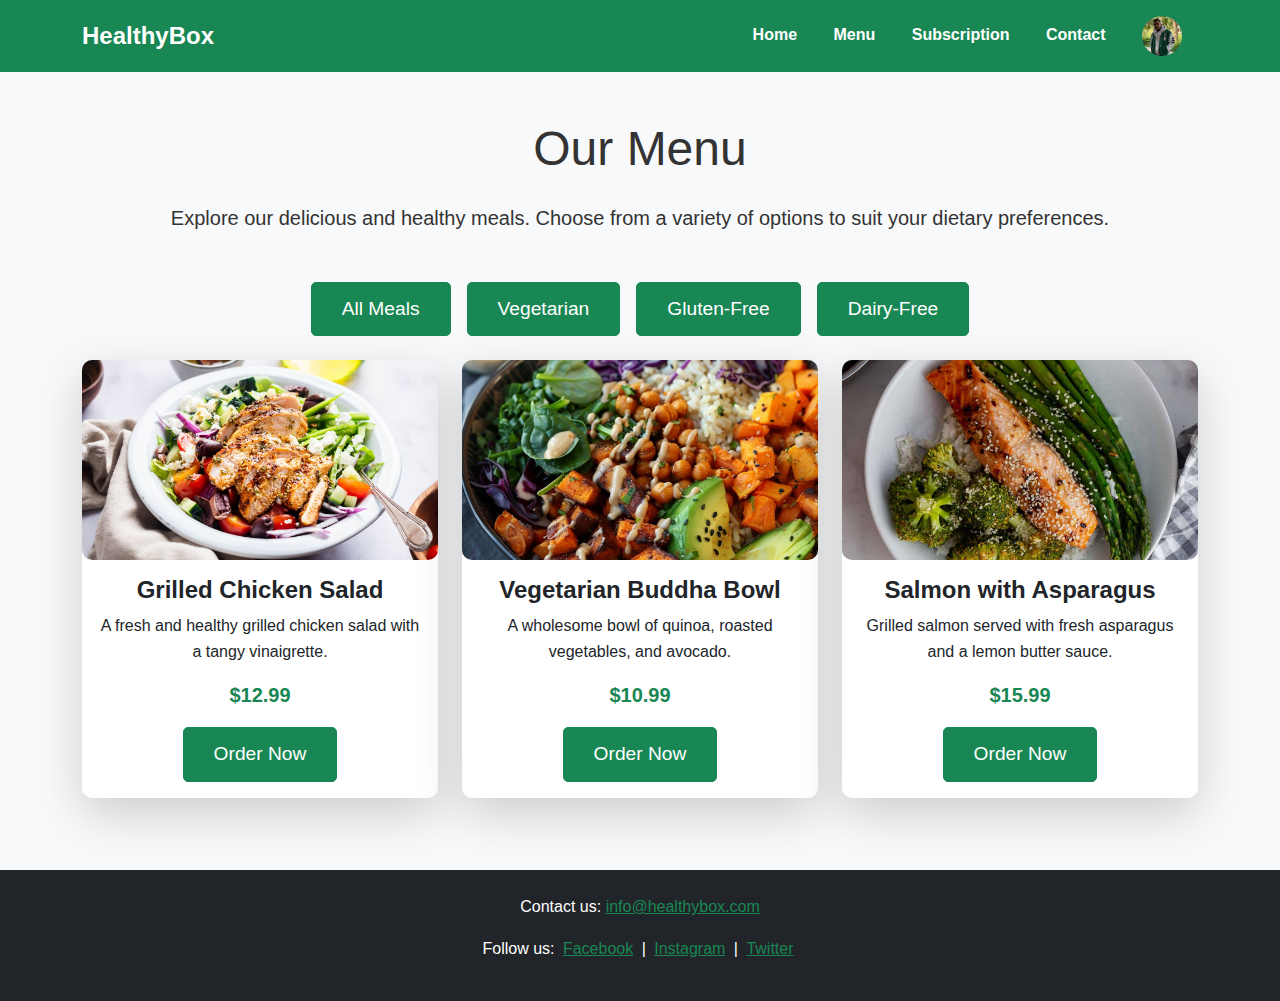
==== menu.html @ ed8a774f "initial commit for healthybox project" ====
<!DOCTYPE html>
<html lang="en">
<head>
    <meta charset="UTF-8">
    <meta name="viewport" content="width=device-width, initial-scale=1.0">
    <title>Menu - HealthyBox</title>
    <link href="https://cdn.jsdelivr.net/npm/bootstrap@5.3.0-alpha3/dist/css/bootstrap.min.css" rel="stylesheet">
    <link rel="stylesheet" href="styles/main.css">
    <script src="https://cdn.lordicon.com/lordicon.js"></script>

</head>
<body>

<!-- Header (same for all pages) -->
<header class="bg-success text-white py-3">
    <div class="container d-flex justify-content-between align-items-center">
        <div class="logo fs-4 fw-bold">HealthyBox</div>
        <nav>
            <a href="index.html" class="text-white text-decoration-none mx-3">Home</a>
            <a href="menu.html" class="text-white text-decoration-none mx-3 active">Menu</a>
            <a href="subscription.html" class="text-white text-decoration-none mx-3">Subscription</a>
            <a href="#contact" class="text-white text-decoration-none mx-3">Contact</a>
            <a href="profile.html" class="text-white text-decoration-none mx-3">
                <img src="assets/images/fedi.jpg" alt="Profile Picture" class="rounded-circle" style="width: 40px; height: 40px;">
            </a>
        </nav>
    </div>
</header>

<!-- Menu Section -->
<section class="menu py-5">
    <div class="container text-center">
        <h2 class="display-4 mb-4">Our Menu</h2>
        <p class="lead mb-5">Explore our delicious and healthy meals. Choose from a variety of options to suit your dietary preferences.</p>
        <!-- Filters -->
        <div class="d-flex justify-content-center mb-4">
            <button class="btn btn-outline-success mx-2">All Meals</button>
            <button class="btn btn-outline-success mx-2">Vegetarian</button>
            <button class="btn btn-outline-success mx-2">Gluten-Free</button>
            <button class="btn btn-outline-success mx-2">Dairy-Free</button>
        </div>

        <!-- Meals List -->
        <div class="row">
            <!-- Meal 1 -->
            <div class="col-md-4 mb-4">
                <div class="card shadow-lg">
                    <img src="assets/images/grilled-chicken-Greek-salad.jpg" class="card-img-top" alt="Meal 1">
                    <div class="card-body text-center">
                        <h5 class="card-title">Grilled Chicken Salad</h5>
                        <p class="card-text">A fresh and healthy grilled chicken salad with a tangy vinaigrette.</p>
                        <p class="price">$12.99</p>
                        <a href="subscription.html" class="btn btn-success">Order Now</a>
                    </div>
                </div>
            </div>

            <!-- Meal 2 -->
            <div class="col-md-4 mb-4">
                <div class="card shadow-lg">
                    <img src="assets/images/Vegetarian%20Buddha%20Bowl.jpg" class="card-img-top" alt="Meal 2">
                    <div class="card-body text-center">
                        <h5 class="card-title">Vegetarian Buddha Bowl</h5>
                        <p class="card-text">A wholesome bowl of quinoa, roasted vegetables, and avocado.</p>
                        <p class="price">$10.99</p>
                        <a href="subscription.html" class="btn btn-success">Order Now</a>
                    </div>
                </div>
            </div>

            <!-- Meal 3 -->
            <div class="col-md-4 mb-4">
                <div class="card shadow-lg">
                    <img src="assets/images/Salmon%20with%20Asparagus.jpg" class="card-img-top" alt="Meal 3">
                    <div class="card-body text-center">
                        <h5 class="card-title">Salmon with Asparagus</h5>
                        <p class="card-text">Grilled salmon served with fresh asparagus and a lemon butter sauce.</p>
                        <p class="price">$15.99</p>
                        <a href="subscription.html" class="btn btn-success">Order Now</a>
                    </div>
                </div>
            </div>

            <!-- More meals can go here -->
        </div>
    </div>
</section>

<!-- Footer -->
<footer id="contact" class="bg-dark text-white py-4">
    <div class="container text-center">
        <p>Contact us:
            <lord-icon
                    src="https://cdn.lordicon.com/nqisoomz.json"
                    trigger="loop"
                    style="width:30px;height:30px">
            </lord-icon>
            <a href="mailto:info@healthybox.com" class="text-success">info@healthybox.com</a></p>
        <p>Follow us:
            <lord-icon
                    src="https://cdn.lordicon.com/gnqwqcgx.json"
                    trigger="loop"
                    style="width:20px;height:20px">
            </lord-icon>
            <a href="#" class="text-success mx-1">Facebook</a> |
            <lord-icon
                    src="https://cdn.lordicon.com/pwqdtrya.json"
                    trigger="loop"
                    style="width:20px;height:20px">
            </lord-icon>
            <a href="#" class="text-success mx-1">Instagram</a> |
            <lord-icon
                    src="https://cdn.lordicon.com/qrsdbrog.json"
                    trigger="loop"
                    style="width:20px;height:20px">
            </lord-icon>
            <a href="#" class="text-success mx-1">Twitter</a>
        </p>
    </div>
</footer>
</body>
</html>
---- styles/main.css ----
body {
    font-family: Arial, sans-serif;
    margin: 0;
    padding: 0;
    line-height: 1.6;
    color: #333;
}

header {
    background-color: #198754;
    color: white;
    padding: 10px 20px;
}

header .logo {
    font-size: 24px;
    font-weight: bold;
}

header nav a {
    color: white;
    margin: 0 15px;
    text-decoration: none;
    font-weight: bold;
    transition: color 0.3s ease;
}

header nav a:hover {
    color: #ffeb3b;
}

.subscription {
    background-color: #f8f9fa;
    padding: 60px 0;
}

.subscription h2 {
    font-size: 3rem;
    margin-bottom: 30px;
}

.subscription .card {
    border: none;
    border-radius: 10px;
    transition:
        transform 0.3s ease,
        box-shadow 0.3s ease;
}

.subscription .card:hover {
    transform: translateY(-10px);
    box-shadow: 0 10px 30px rgba(0, 0, 0, 0.1);
}

.hero {
    background: linear-gradient(to right, #121331, #198754);
    color: white;
    text-align: center;
    padding: 100px 20px;
    min-height: 60vh;
    display: flex;
    flex-direction: column;
    justify-content: center;
    align-items: center;
}

.menu {
    background-color: #f8f9fa;
    padding: 60px 0;
}

.menu h2 {
    font-size: 3rem;
    margin-bottom: 30px;
}

.menu .card {
    border: none;
    border-radius: 10px;
    transition:
        transform 0.3s ease,
        box-shadow 0.3s ease;
}

.menu .card:hover {
    transform: translateY(-10px);
    box-shadow: 0 10px 30px rgba(0, 0, 0, 0.1);
}

.menu .card-title {
    font-size: 1.5rem;
    font-weight: bold;
}

.menu .card-text {
    font-size: 1rem;
    margin-bottom: 15px;
}

.menu .price {
    font-size: 1.25rem;
    font-weight: bold;
    color: #198754;
}

.menu .btn {
    background-color: #198754;
    color: white;
    padding: 12px 30px;
    font-size: 1.2rem;
    border-radius: 5px;
}

.menu .btn:hover {
    background-color: #145d36;
}

.menu .card-img-top {
    width: 100%;
    height: 200px;
    object-fit: cover;
    border-radius: 10px;
}

.profile {
    background-color: #f8f9fa;
    padding: 60px 0;
}

.profile h2 {
    font-size: 3rem;
    margin-bottom: 30px;
}

.profile .card {
    border: none;
    border-radius: 10px;
    transition:
        transform 0.3s ease,
        box-shadow 0.3s ease;
}

.profile .card:hover {
    transform: translateY(-10px);
    box-shadow: 0 10px 30px rgba(0, 0, 0, 0.1);
}

.profile .card-body {
    text-align: center;
}

.profile img {
    border-radius: 50%;
}

.profile .btn {
    background-color: #198754;
    color: white;
    padding: 12px 30px;
    font-size: 1.2rem;
    border-radius: 5px;
}

.profile .btn:hover {
    background-color: #145d36;
}
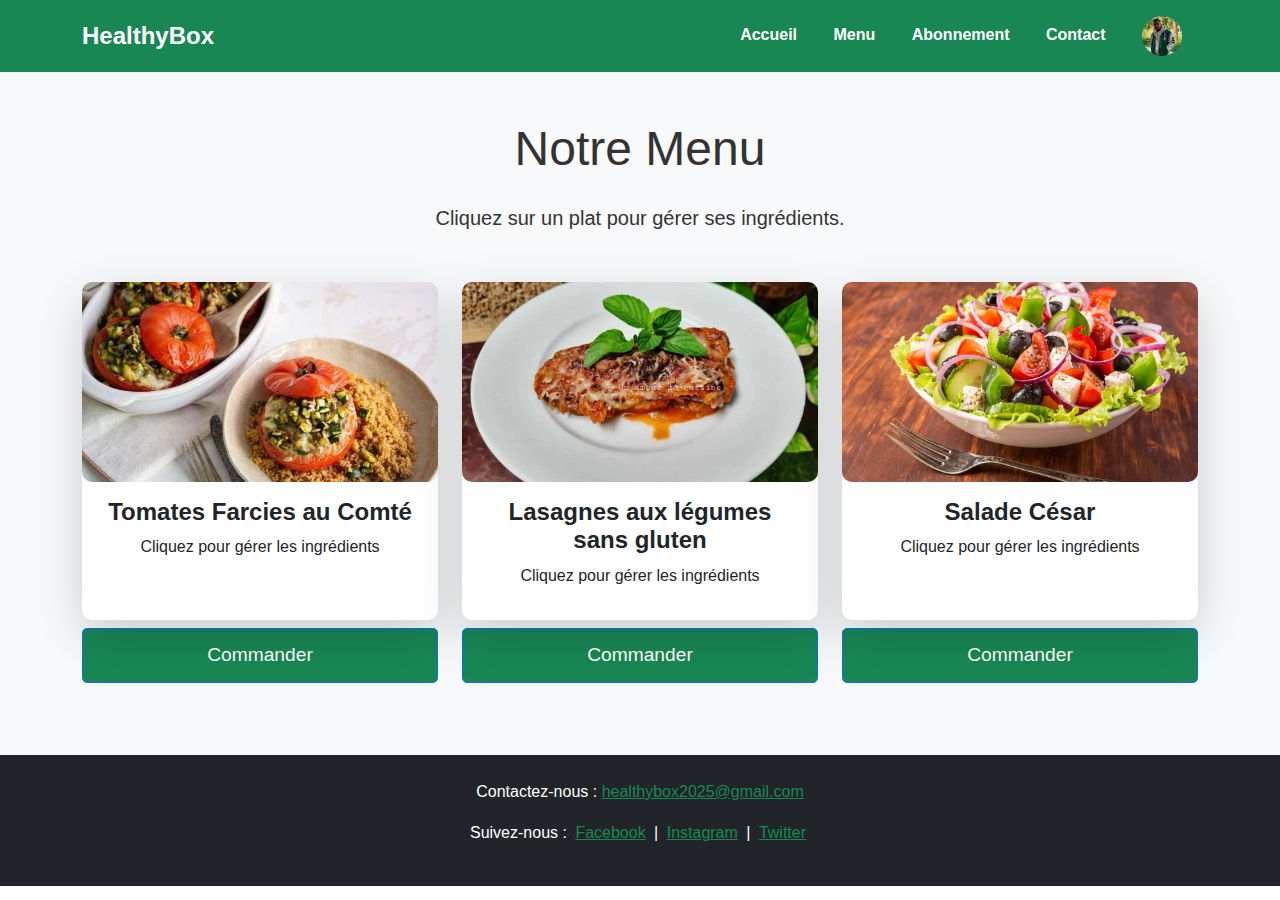
==== commit fade25fe: "translate pages" ====
--- a/menu.html
+++ b/menu.html
@@ -1,122 +1,297 @@
-<!DOCTYPE html>
-<html lang="en">
-<head>
-    <meta charset="UTF-8">
-    <meta name="viewport" content="width=device-width, initial-scale=1.0">
-    <title>Menu - HealthyBox</title>
-    <link href="https://cdn.jsdelivr.net/npm/bootstrap@5.3.0-alpha3/dist/css/bootstrap.min.css" rel="stylesheet">
-    <link rel="stylesheet" href="styles/main.css">
-    <script src="https://cdn.lordicon.com/lordicon.js"></script>
-
-</head>
-<body>
-
-<!-- Header (same for all pages) -->
-<header class="bg-success text-white py-3">
-    <div class="container d-flex justify-content-between align-items-center">
-        <div class="logo fs-4 fw-bold">HealthyBox</div>
-        <nav>
-            <a href="index.html" class="text-white text-decoration-none mx-3">Home</a>
-            <a href="menu.html" class="text-white text-decoration-none mx-3 active">Menu</a>
-            <a href="subscription.html" class="text-white text-decoration-none mx-3">Subscription</a>
-            <a href="#contact" class="text-white text-decoration-none mx-3">Contact</a>
-            <a href="profile.html" class="text-white text-decoration-none mx-3">
-                <img src="assets/images/fedi.jpg" alt="Profile Picture" class="rounded-circle" style="width: 40px; height: 40px;">
-            </a>
-        </nav>
-    </div>
-</header>
-
-<!-- Menu Section -->
-<section class="menu py-5">
-    <div class="container text-center">
-        <h2 class="display-4 mb-4">Our Menu</h2>
-        <p class="lead mb-5">Explore our delicious and healthy meals. Choose from a variety of options to suit your dietary preferences.</p>
-        <!-- Filters -->
-        <div class="d-flex justify-content-center mb-4">
-            <button class="btn btn-outline-success mx-2">All Meals</button>
-            <button class="btn btn-outline-success mx-2">Vegetarian</button>
-            <button class="btn btn-outline-success mx-2">Gluten-Free</button>
-            <button class="btn btn-outline-success mx-2">Dairy-Free</button>
+<!doctype html>
+<html lang="fr">
+    <head>
+        <meta charset="UTF-8" />
+        <meta name="viewport" content="width=device-width, initial-scale=1.0" />
+        <title>Menu - HealthyBox</title>
+        <link
+            href="https://cdn.jsdelivr.net/npm/bootstrap@5.3.0-alpha3/dist/css/bootstrap.min.css"
+            rel="stylesheet"
+        />
+        <link rel="stylesheet" href="styles/main.css" />
+        <script src="https://cdn.jsdelivr.net/npm/bootstrap@5.3.0-alpha3/dist/js/bootstrap.bundle.min.js"></script>
+        <script src="https://cdn.lordicon.com/lordicon.js"></script>
+        <script>
+                function trackOrder() {
+                    alert("Votre commande est en cours de traitement. Veuillez patienter.");
+                }
+        </script>
+    </head>
+    <body>
+        <!-- En-tête -->
+        <header class="bg-success text-white py-3">
+            <div
+                class="container d-flex justify-content-between align-items-center"
+            >
+                <div class="logo fs-4 fw-bold">HealthyBox</div>
+                <nav>
+                    <a
+                        href="index.html"
+                        class="text-white text-decoration-none mx-3"
+                        >Accueil</a
+                    >
+                    <a
+                        href="menu.html"
+                        class="text-white text-decoration-none mx-3 active"
+                        >Menu</a
+                    >
+                    <a
+                        href="subscription.html"
+                        class="text-white text-decoration-none mx-3"
+                        >Abonnement</a
+                    >
+                    <a
+                        href="#contact"
+                        class="text-white text-decoration-none mx-3"
+                        >Contact</a
+                    >
+                    <a
+                        href="profile.html"
+                        class="text-white text-decoration-none mx-3"
+                    >
+                        <img
+                            src="assets/images/fedi.jpg"
+                            alt="Photo de profil"
+                            class="rounded-circle"
+                            style="width: 40px; height: 40px"
+                        />
+                    </a>
+                </nav>
+            </div>
+        </header>
+
+        <!-- Section Menu -->
+        <section class="menu py-5">
+            <div class="container text-center">
+                <h2 class="display-4 mb-4">Notre Menu</h2>
+                <p class="lead mb-5">
+                    Cliquez sur un plat pour gérer ses ingrédients.
+                </p>
+
+                <!-- Liste des plats -->
+                <div class="row">
+                    <!-- Plat 1 -->
+                    <div class="col-md-4 mb-4 d-flex flex-column">
+                        <div class="card shadow-lg flex-grow-1" onclick="openModal('Tomates Farcies au Comté')">
+                            <img src="assets/images/tomates-farcies.jpg" class="card-img-top" alt="Tomates Farcies" />
+                            <div class="card-body text-center">
+                                <h5 class="card-title">Tomates Farcies au Comté</h5>
+                                <p class="card-text">Cliquez pour gérer les ingrédients</p>
+                            </div>
+                        </div>
+                        <button class="btn btn-primary w-100 mt-2" onclick="trackOrder()">
+                            Commander
+                        </button>
+                    </div>
+
+                    <!-- Plat 2 -->
+                    <div class="col-md-4 mb-4 d-flex flex-column">
+                        <div class="card shadow-lg flex-grow-1" onclick="openModal('Lasagnes aux légumes')">
+                            <img src="assets/images/lasagnes-legumes.jpg" class="card-img-top" alt="Lasagnes" />
+                            <div class="card-body text-center">
+                                <h5 class="card-title">Lasagnes aux légumes sans gluten</h5>
+                                <p class="card-text">Cliquez pour gérer les ingrédients</p>
+                            </div>
+                        </div>
+                        <button class="btn btn-primary w-100 mt-2" onclick="trackOrder()">
+                            Commander
+                        </button>
+                    </div>
+
+                    <!-- Plat 3 -->
+                    <div class="col-md-4 mb-4 d-flex flex-column">
+                        <div class="card shadow-lg flex-grow-1" onclick="openModal('Salade César')">
+                            <img src="assets/images/salade-cesar.jpg" class="card-img-top" alt="Salade César" />
+                            <div class="card-body text-center">
+                                <h5 class="card-title">Salade César</h5>
+                                <p class="card-text">Cliquez pour gérer les ingrédients</p>
+                            </div>
+                        </div>
+                        <button class="btn btn-primary w-100 mt-2" onclick="trackOrder()">
+                            Commander
+                        </button>
+                    </div>
+                </div>
+
+                </div>
+            </div>
+        </section>
+
+        <!-- Footer -->
+        <!-- Footer -->
+        <footer id="contact" class="bg-dark text-white py-4">
+            <div class="container text-center">
+                <p>
+                    Contactez-nous :
+                    <lord-icon
+                        src="https://cdn.lordicon.com/nqisoomz.json"
+                        trigger="loop"
+                        style="width: 30px; height: 30px; top: 10px"
+                    >
+                    </lord-icon>
+                    <a href="mailto:info@healthybox.com" class="text-success"
+                        >healthybox2025@gmail.com</a
+                    >
+                </p>
+                <p>
+                    Suivez-nous :
+                    <lord-icon
+                        src="https://cdn.lordicon.com/gnqwqcgx.json"
+                        trigger="loop"
+                        style="width: 20px; height: 20px; top: 3px"
+                    >
+                    </lord-icon>
+                    <a href="#" class="text-success mx-1">Facebook</a> |
+                    <lord-icon
+                        src="https://cdn.lordicon.com/pwqdtrya.json"
+                        trigger="loop"
+                        style="width: 20px; height: 20px; top: 5px"
+                    >
+                    </lord-icon>
+                    <a href="#" class="text-success mx-1">Instagram</a> |
+                    <lord-icon
+                        src="https://cdn.lordicon.com/qrsdbrog.json"
+                        trigger="loop"
+                        style="width: 20px; height: 20px; top: 5px"
+                    >
+                    </lord-icon>
+                    <a href="#" class="text-success mx-1">Twitter</a>
+                </p>
+            </div>
+        </footer>
+
+        <!-- Boîte modale -->
+        <div
+            class="modal fade"
+            id="mealModal"
+            tabindex="-1"
+            aria-labelledby="mealModalLabel"
+            aria-hidden="true"
+        >
+            <div class="modal-dialog">
+                <div class="modal-content">
+                    <div class="modal-header">
+                        <h5 class="modal-title" id="mealModalLabel"></h5>
+                        <button
+                            type="button"
+                            class="btn-close"
+                            data-bs-dismiss="modal"
+                            aria-label="Fermer"
+                        ></button>
+                    </div>
+                    <div class="modal-body">
+                        <ul id="ingredientList" class="list-group mb-3"></ul>
+                        <div class="input-group">
+                            <input
+                                type="text"
+                                id="newIngredient"
+                                class="form-control"
+                                placeholder="Ajouter un ingrédient"
+                            />
+                            <button
+                                class="btn btn-success"
+                                onclick="addIngredient()"
+                            >
+                                Ajouter
+                            </button>
+                        </div>
+                    </div>
+                    <div class="modal-footer">
+                        <button
+                            type="button"
+                            class="btn btn-secondary"
+                            data-bs-dismiss="modal"
+                        >
+                            Fermer
+                        </button>
+                    </div>
+                </div>
+            </div>
         </div>
 
-        <!-- Meals List -->
-        <div class="row">
-            <!-- Meal 1 -->
-            <div class="col-md-4 mb-4">
-                <div class="card shadow-lg">
-                    <img src="assets/images/grilled-chicken-Greek-salad.jpg" class="card-img-top" alt="Meal 1">
-                    <div class="card-body text-center">
-                        <h5 class="card-title">Grilled Chicken Salad</h5>
-                        <p class="card-text">A fresh and healthy grilled chicken salad with a tangy vinaigrette.</p>
-                        <p class="price">$12.99</p>
-                        <a href="subscription.html" class="btn btn-success">Order Now</a>
-                    </div>
-                </div>
-            </div>
-
-            <!-- Meal 2 -->
-            <div class="col-md-4 mb-4">
-                <div class="card shadow-lg">
-                    <img src="assets/images/Vegetarian%20Buddha%20Bowl.jpg" class="card-img-top" alt="Meal 2">
-                    <div class="card-body text-center">
-                        <h5 class="card-title">Vegetarian Buddha Bowl</h5>
-                        <p class="card-text">A wholesome bowl of quinoa, roasted vegetables, and avocado.</p>
-                        <p class="price">$10.99</p>
-                        <a href="subscription.html" class="btn btn-success">Order Now</a>
-                    </div>
-                </div>
-            </div>
-
-            <!-- Meal 3 -->
-            <div class="col-md-4 mb-4">
-                <div class="card shadow-lg">
-                    <img src="assets/images/Salmon%20with%20Asparagus.jpg" class="card-img-top" alt="Meal 3">
-                    <div class="card-body text-center">
-                        <h5 class="card-title">Salmon with Asparagus</h5>
-                        <p class="card-text">Grilled salmon served with fresh asparagus and a lemon butter sauce.</p>
-                        <p class="price">$15.99</p>
-                        <a href="subscription.html" class="btn btn-success">Order Now</a>
-                    </div>
-                </div>
-            </div>
-
-            <!-- More meals can go here -->
-        </div>
-    </div>
-</section>
-
-<!-- Footer -->
-<footer id="contact" class="bg-dark text-white py-4">
-    <div class="container text-center">
-        <p>Contact us:
-            <lord-icon
-                    src="https://cdn.lordicon.com/nqisoomz.json"
-                    trigger="loop"
-                    style="width:30px;height:30px">
-            </lord-icon>
-            <a href="mailto:info@healthybox.com" class="text-success">info@healthybox.com</a></p>
-        <p>Follow us:
-            <lord-icon
-                    src="https://cdn.lordicon.com/gnqwqcgx.json"
-                    trigger="loop"
-                    style="width:20px;height:20px">
-            </lord-icon>
-            <a href="#" class="text-success mx-1">Facebook</a> |
-            <lord-icon
-                    src="https://cdn.lordicon.com/pwqdtrya.json"
-                    trigger="loop"
-                    style="width:20px;height:20px">
-            </lord-icon>
-            <a href="#" class="text-success mx-1">Instagram</a> |
-            <lord-icon
-                    src="https://cdn.lordicon.com/qrsdbrog.json"
-                    trigger="loop"
-                    style="width:20px;height:20px">
-            </lord-icon>
-            <a href="#" class="text-success mx-1">Twitter</a>
-        </p>
-    </div>
-</footer>
-</body>
+        <!-- Script -->
+        <script>
+            let dishIngredients = {
+                "Tomates Farcies au Comté": [
+                    "Tomate",
+                    "Parmesan râpé",
+                    "Thym frais",
+                    "Ail",
+                    "Burrata",
+                    "Courgette",
+                    "Farine de blé",
+                ],
+                "Lasagnes aux légumes": [
+                    "Aubergines",
+                    "Sauce tomate",
+                    "Ail",
+                    "Laurier",
+                    "Thym",
+                    "Béchamel",
+                    "Fromage râpé",
+                ],
+                "Salade César": [
+                    "Laitue",
+                    "Poulet",
+                    "Tomates cerise",
+                    "Oignon rouge",
+                    "Œuf",
+                    "Parmesan",
+                ],
+            };
+
+            let currentDish = "";
+            let currentIngredients = [];
+
+            function openModal(title) {
+                currentDish = title;
+                currentIngredients = [...dishIngredients[title]];
+                document.getElementById("mealModalLabel").textContent = title;
+                updateIngredientList();
+                const modal = new bootstrap.Modal(
+                    document.getElementById("mealModal"),
+                );
+                modal.show();
+            }
+
+            function updateIngredientList() {
+                const ingredientList =
+                    document.getElementById("ingredientList");
+                ingredientList.innerHTML = "";
+                currentIngredients.forEach((ingredient, index) => {
+                    const li = document.createElement("li");
+                    li.className =
+                        "list-group-item d-flex justify-content-between align-items-center";
+                    li.textContent = ingredient;
+                    const deleteBtn = document.createElement("button");
+                    deleteBtn.className = "btn btn-danger btn-sm";
+                    deleteBtn.textContent = "Supprimer";
+                    deleteBtn.onclick = () => removeIngredient(index);
+                    li.appendChild(deleteBtn);
+                    ingredientList.appendChild(li);
+                });
+            }
+
+            function addIngredient() {
+                const newIngredient = document
+                    .getElementById("newIngredient")
+                    .value.trim();
+                if (
+                    newIngredient &&
+                    !currentIngredients.includes(newIngredient)
+                ) {
+                    currentIngredients.push(newIngredient);
+                    dishIngredients[currentDish] = [...currentIngredients];
+                    document.getElementById("newIngredient").value = "";
+                    updateIngredientList();
+                }
+            }
+
+            function removeIngredient(index) {
+                currentIngredients.splice(index, 1);
+                dishIngredients[currentDish] = [...currentIngredients];
+                updateIngredientList();
+            }
+        </script>
+    </body>
 </html>
--- a/styles/main.css
+++ b/styles/main.css
@@ -164,3 +164,8 @@
 .profile .btn:hover {
     background-color: #145d36;
 }
+.card {
+    display: flex;
+    flex-direction: column;
+    justify-content: space-between;
+}
